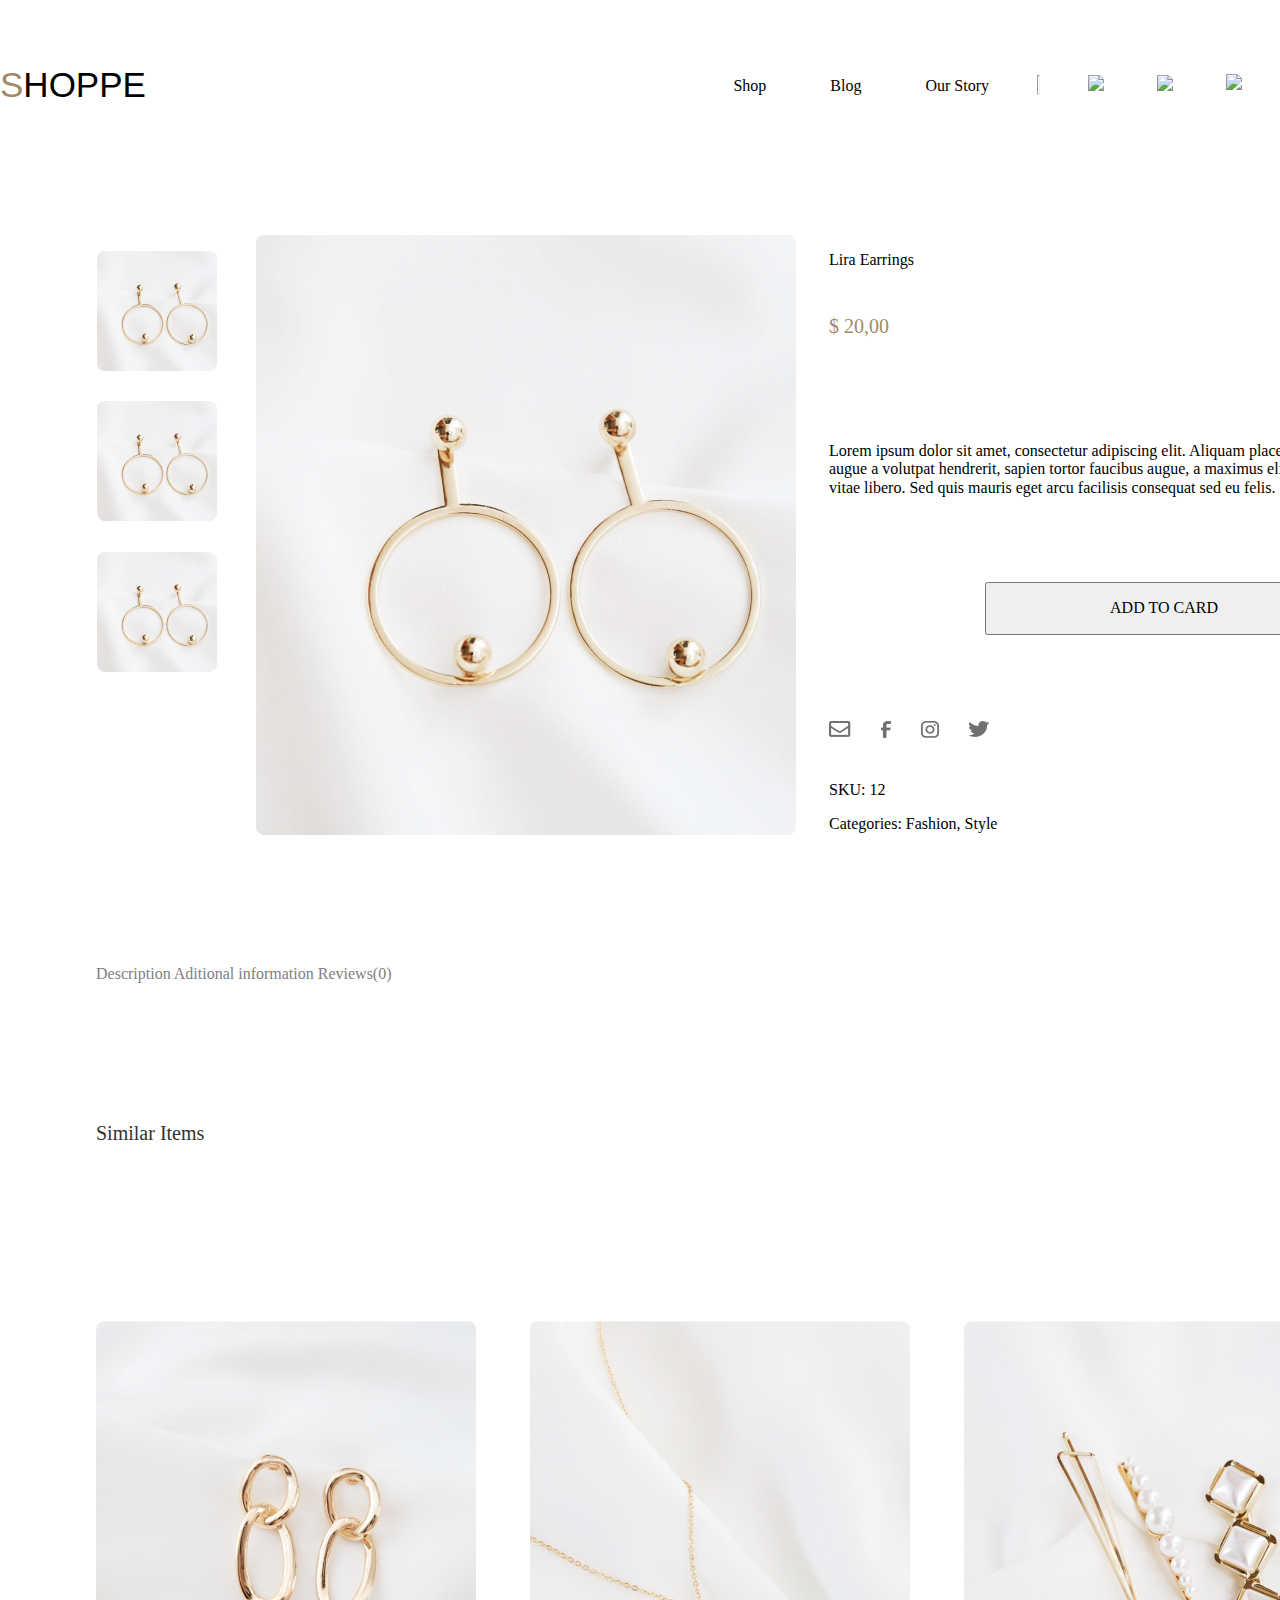
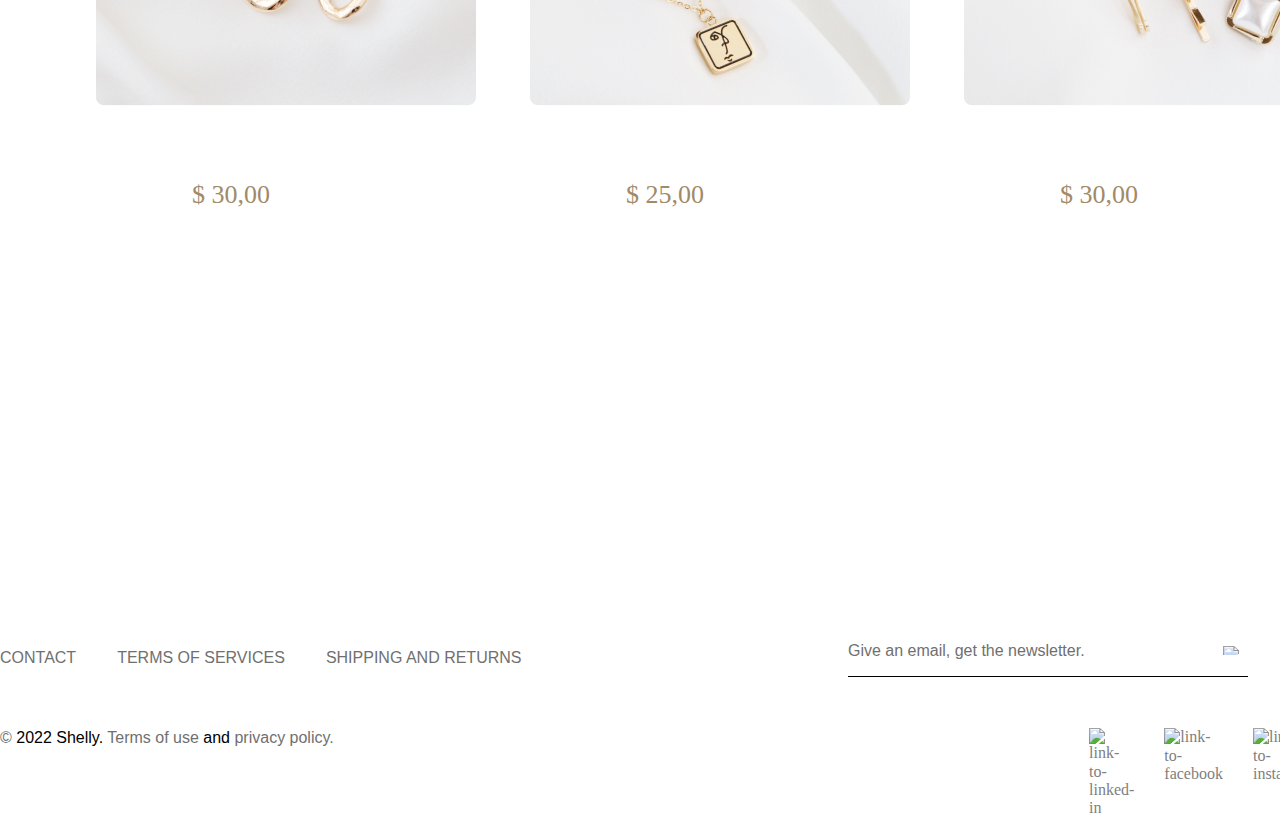
==== product/index.html @ 8791844c "Merge pull request #1 from itgirlschool/product" ====
<!DOCTYPE html>
<html lang="en">

<head>
  <meta charset="utf-8">
  <meta name="viewport" content="width=device-widht,initial-scale=1.0">
  <meta http-equiv="X-UA-Compatible" content="ie=edge">
  <link rel="stylesheet" href="generic.css">
  <link rel="stylesheet" type="text/css" href="index.css">
  <link rel="stylesheet" href="normalize.css">
  <link rel="stylesheet" href="stylesheet.css">
  <title>SHOPPE</title>

</head>

<body>
  
  <header>
    <div class="logo">
        <p>SHOPPE</p>
    </div>
    <nav class="nav">
        <div class="links">
            <h5>Shop</h5>
            <h5>Blog</h5>
            <h5>Our Story</h5>
        </div>

        <hr>

        <div class="action-buttons">
            <div>
                <img src="assets/img/loop%20icon.png" alt="search-loop" width="21" height="21">
            </div>
            <div>
                <img src="assets/img/shopping-cart%201.png" alt="cart" width="21" height="21">
            </div>
            <div>
                <img src="assets/img/account%20icon.png" alt="account" width="22" height="22">
            </div>
        </div>
    </nav>
</header>

  <main class="container">

    <div class="foto">
      <div class="smallfoto"><img src="foto/Img 2.png"> </div>
      <div class="smallfoto"><img src="foto/Img 3.png"> </div>
      <div class="smallfoto"><img src="foto/Img 4.png"> </div>
      <div class="smallfoto"><img src="foto/Img 5.png"> </div>
      <div class="bigfoto"><img src="foto/Img 01.png"> </div>
    </div>

    <div class="information">
      <p class="name">Lira Earrings</p>
      <p class="prise">$ 20,00</p>
      <p class="description">Lorem ipsum dolor sit amet, consectetur adipiscing elit. Aliquam placerat,
        augue a volutpat hendrerit, sapien tortor faucibus augue, a maximus elit ex vitae
        libero. Sed quis mauris eget arcu facilisis consequat sed eu felis. </p>

      <input class="button" type="submit" value="ADD TO CARD">
      <a class="connection" href="#"><img src="foto/email.png" alt="Email"> </a>
      <a class="connection" href="#"><img src="foto/f.png" alt="Facebook"> </a>
      <a class="connection" href="#"><img src="foto/inst.png" alt="Instagram"> </a>
      <a class="connection" href="#"><img src="foto/Social-Icon color.png" alt="Twitter"> </a>
      <div class="sku">
        <p>SKU: 12</p>
        <p>Categories: Fashion, Style</p>
      </div>

    </div>
  </main>

  <article>
    <div>
      <div class="tab">
        <nav>
          <a href="#">Description</a>
          <a href="#">Aditional information</a>
          <a href="#">Reviews(0)</a>
        </nav>
        <p>
          Lorem ipsum dolor sit amet, consectetur adipiscing elit. Aliquam placerat, augue a volutpat hendrerit, sapien
          tortor faucibus augue, a maximus elit ex vitae libero. Sed quis mauris eget arcu facilisis consequat sed eu
          felis. Nunc sed porta augue. Morbi porta tempor odio, in molestie diam bibendum sed.
        </p>
      </div>

      <h3> Similar Items</h3>


      <div class="items">
        <div class="products">
          <a href="#"> <img src="foto/P 01.png" alt="Foto"></a>
          <p class="name1">Ollie Earrings</p>
          <p class="prise1"> $ 30,00</p>
        </div>
        <div class="products">
          <a href="#"> <img src="foto/P 02.png" alt="Foto"></a>
          <p class="name1">Hal Earrings</p>
          <p class="prise1">$ 25,00</p>
        </div>
        <div class="products">
          <a href="#"> <img src="foto/P 03.png" alt="Foto"></a>
          <p class="name1">Kaede Hair Pin Set Of 3</p>
          <p class="prise1">$ 30,00</p>
        </div>
      </div>
    </div>
    </div>
  </article>

  <footer>
    <div class="footer-line">
        <div class="footer-nav">
            <h5>CONTACT</h5>
            <h5>TERMS OF SERVICES</h5>
            <h5>SHIPPING AND RETURNS</h5>
        </div>
        <div class="footer-email">
            <h5>Give an email, get the newsletter.</h5>
            <img src="assets/img/arrow%20icon.png" alt="arrow" width="25" height="9">
        </div>
    </div>
    <div class="footer-line">
        <div>
            <h5> &copy; <span>2022 Shelly.</span> Terms of use <span>and</span> privacy policy.</h5>
        </div>
        <div class="footer-social-media">
            <a href=""><img src="assets/img/in%20icon.png" alt="link-to-linked-in" width="19" height="18"></a>
            <a href=""><img src="assets/img/fb%20icon.png" alt="link-to-facebook" width="10" height="18"></a>
            <a href=""><img src="assets/img/insta.png" alt="link-to-instagram" width="18" height="18"></a>
            <a href=""><img src="assets/img/twitter.png" alt="link-to-twitter" width="20" height="17"></a>
        </div>
    </div>
</footer>

</body>

</html>
---- product/generic.css ----
@font-face {
    font-family: 'allerta_stencil_regular';
    src: url('assets/fonts/allertastencil-regular-webfont.woff2') format('woff2'),
    url('assets/fonts/allertastencil-regular-webfont.woff') format('woff');
    font-weight: normal;
    font-style: normal;
}

@font-face {
    font-family: 'dm_sans_bold';
    src: url('assets/fonts/dmsans-bold-webfont.woff2') format('woff2'),
    url('assets/fonts/dmsans-bold-webfont.woff') format('woff');
    font-weight: normal;
    font-style: normal;
}

@font-face {
    font-family: 'dm_sans_medium';
    src: url('assets/fonts/dmsans-medium-webfont.woff2') format('woff2'),
    url('assets/fonts/dmsans-medium-webfont.woff') format('woff');
    font-weight: normal;
    font-style: normal;
}

@font-face {
    font-family: 'dm_sans_regular';
    src: url('assets/fonts/dmsans-regular-webfont.woff2') format('woff2'),
    url('assets/fonts/dmsans-regular-webfont.woff') format('woff');
    font-weight: normal;
    font-style: normal;
}

/*css responsible for header view start*/
header {
    display: flex;
    justify-content: space-between;
    margin-top: 65px;
    margin-bottom: 16px;
}

.logo p::first-letter {
    color: #A18A68;
}

.logo p {
    font-family: allerta_stencil_regular, sans-serif;
    font-size: 35px;
    line-height: 40px;
    margin: 0;
}


.nav {
    display: flex;
    align-items: center;
    font-family: dm_sans_regular, sans-serif;
    font-size: 16px;
    line-height: 27px;
    color: #000000;
}

.nav hr {
    width: 1px;
    height: 18px;
    display: inline-block;
    color: #707070;
}

.nav *:not(:last-child) {
    margin-right: 48px;
}

.links {
    display: flex;
    align-items: center;
    box-sizing: border-box;
    height: 27px;
}

.links *:not(:last-child) {
    margin-right: 64px;
}

.action-buttons {
    display: flex;
    align-items: center;
}

.action-buttons > div {
    display: flex;
}

.action-buttons *:not(:last-child) {
    margin-right: 48px;
}

/*css responsible for header view end*/

footer {
    box-sizing: border-box;
    height: 159px;
    margin-top: 250px;
}

.footer-line {
    display: flex;
    justify-content: space-between;
    align-items: center;
}

.footer-nav {
    display: flex;
}

.footer-nav h5, .footer-line h5 {
    font-family: dm_sans_regular, sans-serif;
    font-size: 16px;
    line-height: 27px;
    color: #707070;
}

.footer-nav h5:not(:last-child) {
    padding-right: 41px;
}


.footer-email {
    display: flex;
    justify-content: space-between;
    align-items: center;
    width: 100%;
    max-width: 400px;
    padding-bottom: 12px;
    border-bottom: solid 1px black;
}

.footer-email h5 {
    margin: 0;
}

.footer-social-media {
    display: flex;
    box-sizing: border-box;
    width: 159px;
    height: 19px;
}

.footer-social-media a:not(:last-child) {
    margin-right: 30px;
}

/**Fonts**/
h1 {
    font-family: 'dm_sans_medium';
    font-style: normal;
    font-weight: 500;
    font-size: 33px;
    line-height: 43px;

    color: #323232;
}

h2 {
    font-family: 'dm_sans_regular';
    font-style: normal;
    font-weight: 400;
    font-size: 26px;
    line-height: 35px;

    color: #323232;

}

h3 {
    font-family: 'dm_sans_regular';
    font-style: normal;
    font-weight: 400;
    font-size: 20px;
    line-height: 26px;

    color: #323232;

}

h4 {
    font-family: 'dm_sans_medium';
    font-style: normal;
    font-weight: 500;
    font-size: 20px;
    line-height: 26px;

    text-transform: capitalize;

    color: #323232;

}

h5 {
    font-family: 'dm_sans_regular';
    font-style: normal;
    font-weight: 400;
    font-size: 16px;
    line-height: 27px;

    color: #000000;

}
p .large {
    font-family: 'dm_sans_bold';
    font-style: normal;
    font-weight: 700;
    font-size: 16px;
    line-height: 21px;

    color: #323232;

}
p .medium {
    font-family: 'dm_sans_regular';
    font-style: normal;
    font-weight: 400;
    font-size: 14px;
    line-height: 22px;

    color: #323232;

}

p .small {
    font-family: 'dm_sans_regular';
    font-style: normal;
    font-weight: 400;
    font-size: 12px;
    line-height: 20px;

    color: #323232;

}
---- product/index.css ----
body {
    width: 1248px;
}

.container {
    display: flex;
    flex-direction: column;
    flex-wrap: wrap;
    width: 1248px;
}

.information {
    display: flex;
    flex-direction: row;
    width: 486px;
    height: 600px;
}

.foto {
    display: flex;
    flex-direction: column;
    flex-wrap: wrap;
    width: 762px;
    height: 600px;
}

.smallfoto {
    position: relative;
    left: 97px;
    padding-bottom: 26px;
    top:130px;
}


.name {
    position: absolute;
    width: 486px;
    height: 597px;
    left: 829px;
    top: 235px;
}

.prise {
    position: absolute;
    height: 26px;
    left: 829px;
    top: 293px;
    color: #A18A68;
    font-size: 20px;
    line-height: 26px;
}

.description {
    position: absolute;
    width: 484px;
    height: 108px;
    left: 829px;
    top: 426px;
}

.button {
    position: absolute;
    width: 358px;
    height: 53px;
    left: 985px;
    top: 582px;
}

.sku{
position: absolute;
height: 26.77px;
left: 829px;
top: 765px;
}

.connection {
    position: relative;
    height: 19.66px;
    left: 829px;
    margin: 0;
    padding-right: 30px;
}



.bigfoto {
    position: absolute;
    width: 540px;
    height: 600px;
    left: 256px;
    top: 235px;
}

.items {
    display: flex;
    flex-direction: row;
    justify-content: space-between;
    align-items: flex-start;
    width: 1248px;
    top:1200px;
    
}
a{
    text-decoration: none;
    color: grey;
}

.tab{
position: absolute;
width: 1248px;
height: 154.5px;
left: 96px;
top: 965.11px;

}
h3{
    position: absolute;
left: 96px;
top: 1100px;
}

.products,
.prise1,
.name1 {
    position: relative;
    left: 96px;
    width: 380px;

}

.prise1 {
    color: #A18A68;
    padding-bottom: 20px;
}
---- product/stylesheet.css ----
article {
    background-image: url("assets/img/Img 01.png");
    background-repeat: no-repeat;
    width: 1248px;
    height: 646px;
}

article button{
    margin-top: 48px;
    margin-left: 39px;
    box-sizing: border-box;
    border: 2px solid white;
    border-radius: 16px;
    width: 193px;
    height: 53px;
    color: white;
    font-size: 20px;
    line-height: 26px;

}

.article-text{
    margin-left: 36px;
    padding-top: 226px;
}

article h2{
    font-size: 33px;
    line-height: 43px;
    color: white;
}

article p{
    font-size: 26px;
    line-height: 35px;
    color: white;
    margin: 16px 0 0 0;

}


.content {
    width: 1248px;
    margin: 0 auto;
}

.section-header {
    display: flex;
    justify-content: space-between;
}

.product-cards {
    display: grid;
    grid-template-rows: repeat(2, 472px);
    grid-template-columns: repeat(3, 1fr);
    column-gap: 54px;
    row-gap: 86px;
}

h5 span {
    color: #000000;
}

/*общие для всех*/
.product-cards-typography{
    font-family: dm_sans_regular, sans-serif;
}

.product-cards > *{
    font-size: 20px;
    line-height: 26px;
}

.product-cards h4{
    margin: 24px 0 16px 0;
    font-weight: normal;
}

h4 + p{
    color: #A18A68;
    margin: 0;
}


/**/

.section-header h2{
    margin-top: 64px;
    margin-bottom: 39px;
}

.section-header a:link, .section-header a:visited{
    margin-top: 73px;
    margin-bottom: 47px ;
    text-decoration: none;
    color:  #A18A68;
}

.product-card .image:first-child:hover{
    opacity: 25%;
}

.product-cards .image {
    position: relative;
}


.product-card .image .hidden {
    visibility: hidden;
    position: absolute;
    top: 0;
    right: 0;
    left: 0;
    bottom: 0;
    margin: auto;
    z-index: 1;
    display: flex;
    align-items: center;
    justify-content: center;
}

.product-card:hover .hidden {
    visibility: visible;
}
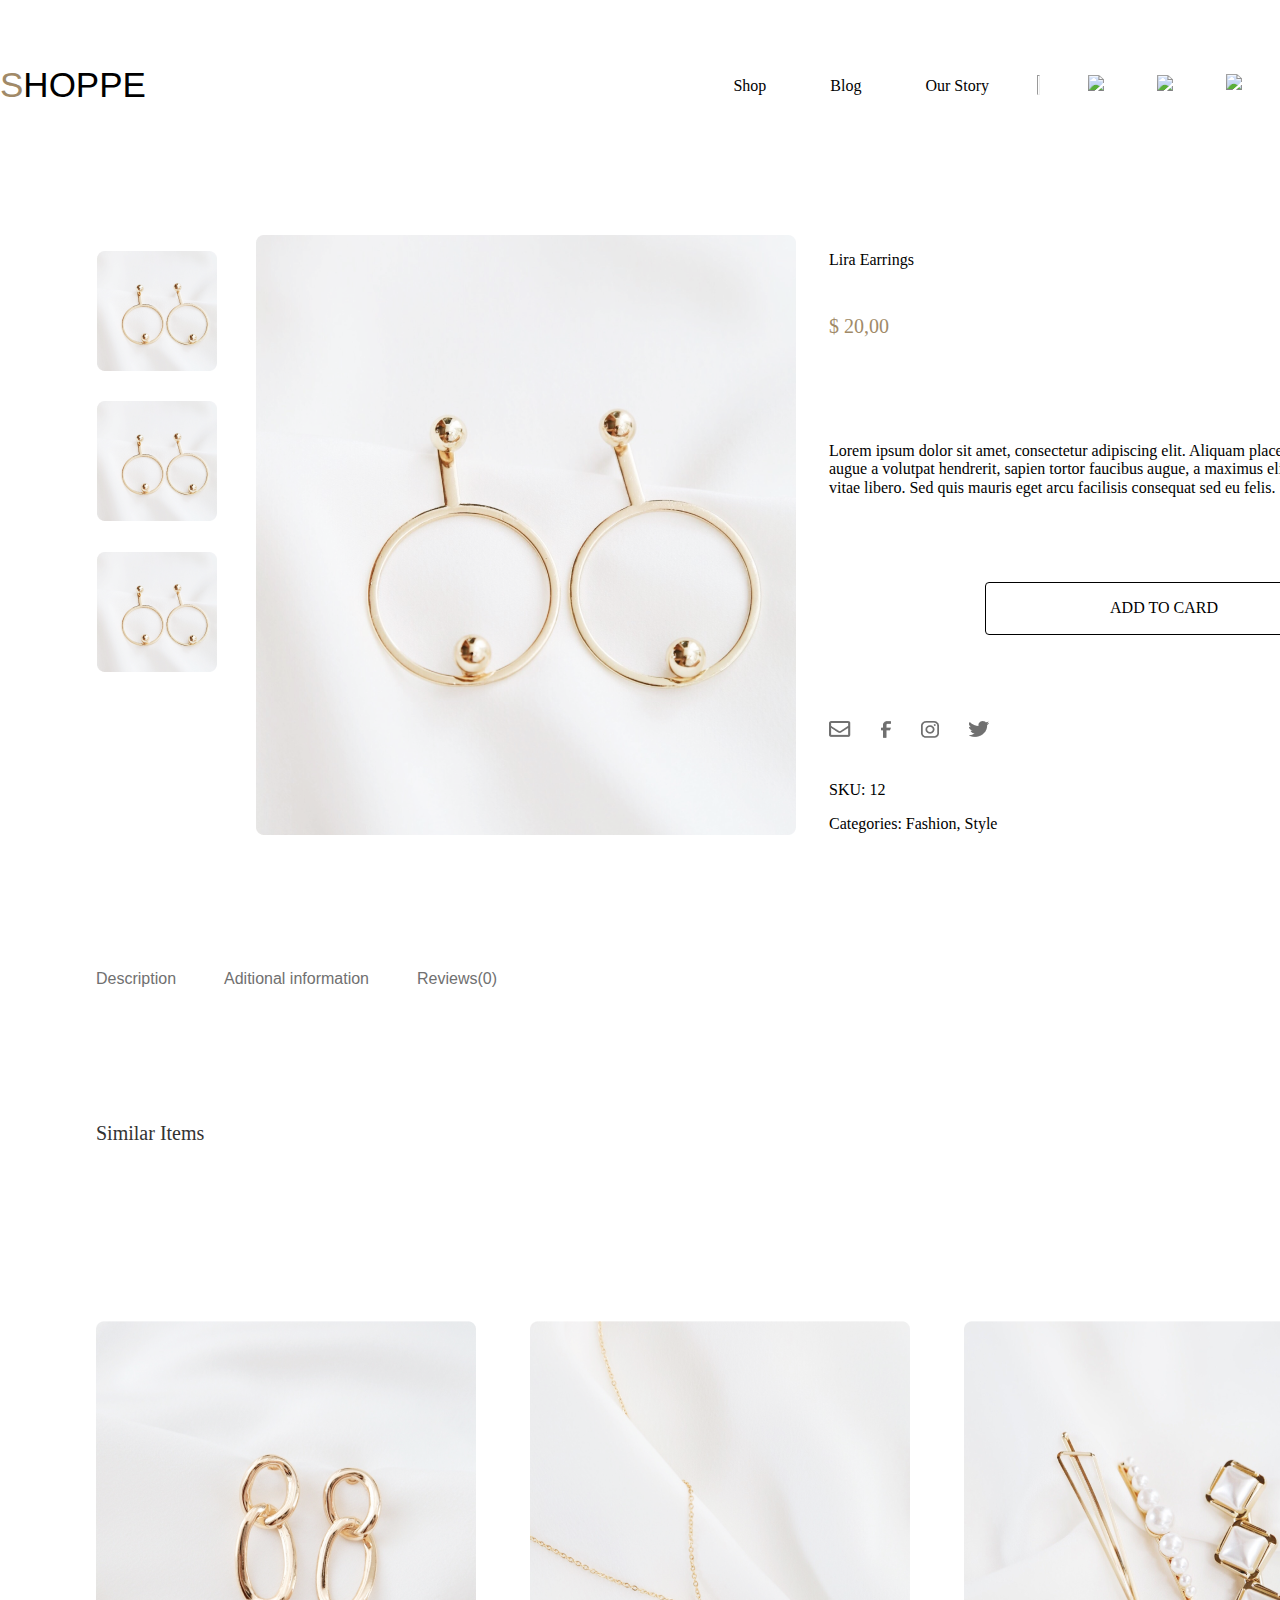
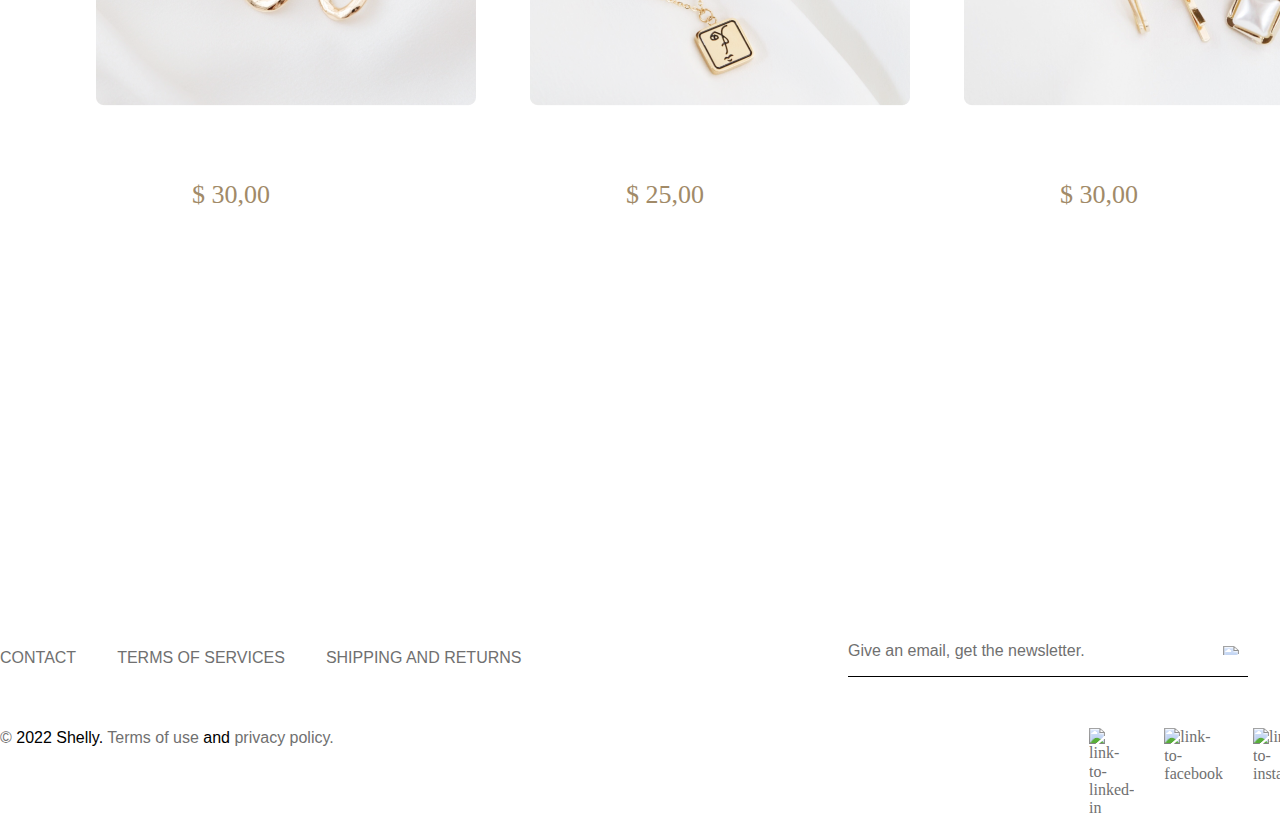
==== commit 17e6a393: "Merge pull request #2 from itgirlschool/knopka" ====
--- a/product/index.html
+++ b/product/index.html
@@ -9,6 +9,7 @@
   <link rel="stylesheet" type="text/css" href="index.css">
   <link rel="stylesheet" href="normalize.css">
   <link rel="stylesheet" href="stylesheet.css">
+  <link href="https://cdn.jsdelivr.net/npm/bootstrap@5.0.1/dist/css/bootstrap.min.css" rel="stylesheet" integrity="sha384-+0n0xVW2eSR5OomGNYDnhzAbDsOXxcvSN1TPprVMTNDbiYZCxYbOOl7+AMvyTG2x" crossorigin="anonymous">
   <title>SHOPPE</title>
 
 </head>
@@ -59,7 +60,7 @@
         augue a volutpat hendrerit, sapien tortor faucibus augue, a maximus elit ex vitae
         libero. Sed quis mauris eget arcu facilisis consequat sed eu felis. </p>
 
-      <input class="button" type="submit" value="ADD TO CARD">
+      <input class="button" type="submit" class="btn btn-outline-dark" value="ADD TO CARD">
       <a class="connection" href="#"><img src="foto/email.png" alt="Email"> </a>
       <a class="connection" href="#"><img src="foto/f.png" alt="Facebook"> </a>
       <a class="connection" href="#"><img src="foto/inst.png" alt="Instagram"> </a>
@@ -68,17 +69,15 @@
         <p>SKU: 12</p>
         <p>Categories: Fashion, Style</p>
       </div>
-
-    </div>
   </main>
 
   <article>
     <div>
       <div class="tab">
-        <nav>
-          <a href="#">Description</a>
-          <a href="#">Aditional information</a>
-          <a href="#">Reviews(0)</a>
+        <nav class="nav">
+          <a class="nav-link text-secondary" href="#">Description</a>
+          <a class="nav-link text-secondary" href="#">Aditional information</a>
+          <a class="nav-link text-secondary" href="#">Reviews(0)</a>
         </nav>
         <p>
           Lorem ipsum dolor sit amet, consectetur adipiscing elit. Aliquam placerat, augue a volutpat hendrerit, sapien
--- a/product/index.css
+++ b/product/index.css
@@ -64,6 +64,9 @@
     height: 53px;
     left: 985px;
     top: 582px;
+    background: #FFFFFF;
+    border: 1px solid #000000;
+border-radius: 4px;
 }
 
 .sku{
@@ -102,7 +105,10 @@
 }
 a{
     text-decoration: none;
-    color: grey;
+    color: #707070;
+}
+a.visited {
+    color: #000000;
 }
 
 .tab{
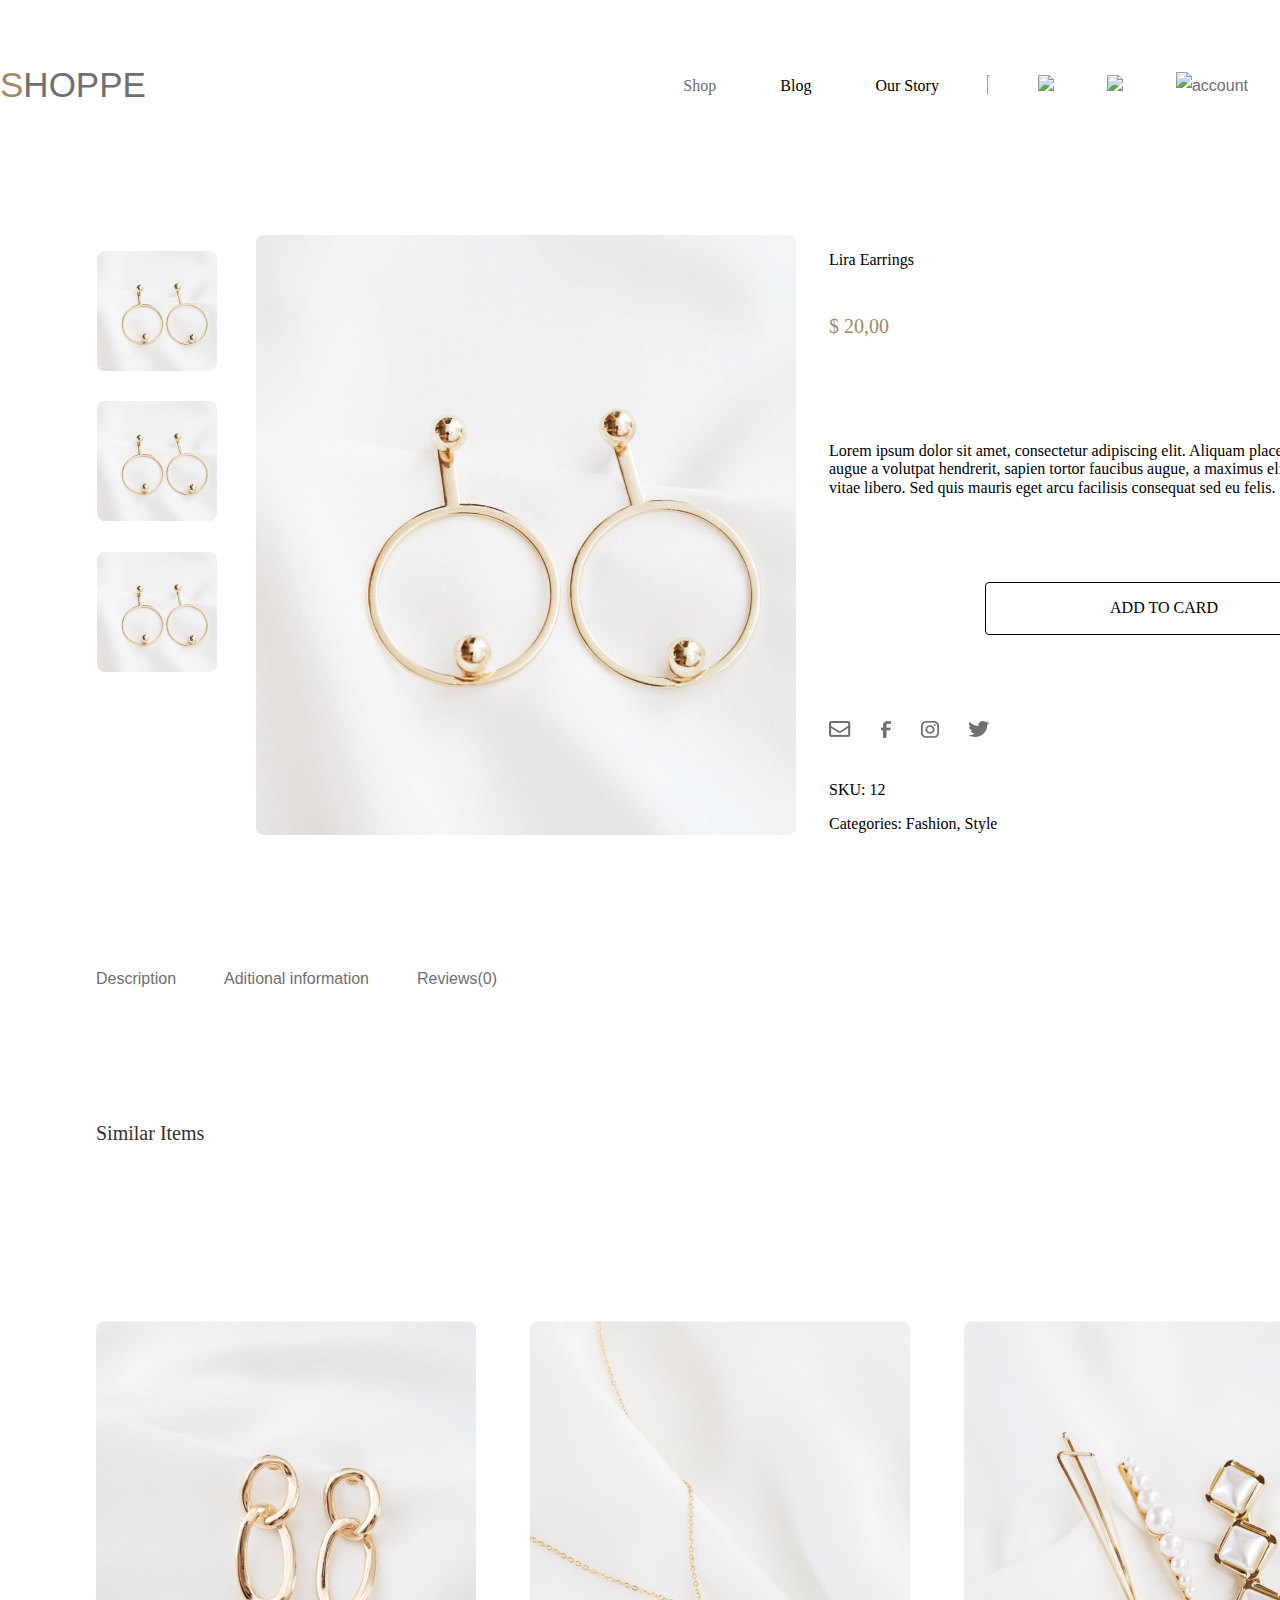
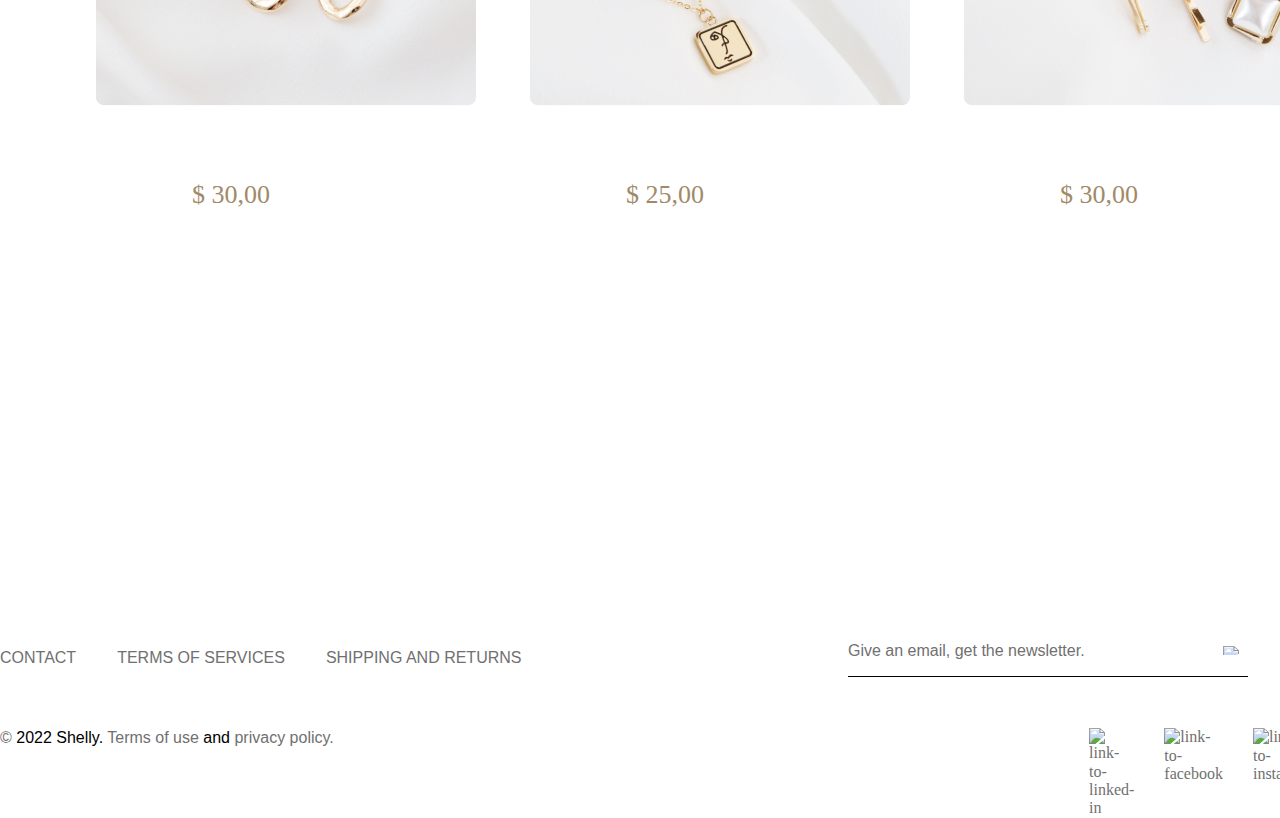
==== commit 35411b2d: "project connection" ====
--- a/product/index.html
+++ b/product/index.html
@@ -2,27 +2,33 @@
 <html lang="en">
 
 <head>
-  <meta charset="utf-8">
-  <meta name="viewport" content="width=device-widht,initial-scale=1.0">
-  <meta http-equiv="X-UA-Compatible" content="ie=edge">
-  <link rel="stylesheet" href="generic.css">
-  <link rel="stylesheet" type="text/css" href="index.css">
-  <link rel="stylesheet" href="normalize.css">
-  <link rel="stylesheet" href="stylesheet.css">
-  <link href="https://cdn.jsdelivr.net/npm/bootstrap@5.0.1/dist/css/bootstrap.min.css" rel="stylesheet" integrity="sha384-+0n0xVW2eSR5OomGNYDnhzAbDsOXxcvSN1TPprVMTNDbiYZCxYbOOl7+AMvyTG2x" crossorigin="anonymous">
-  <title>SHOPPE</title>
+    <meta charset="utf-8">
+    <meta name="viewport" content="width=device-widht,initial-scale=1.0">
+    <meta http-equiv="X-UA-Compatible" content="ie=edge">
+    <link rel="stylesheet" href="normalize.css">
+    <link rel="stylesheet" href="stylesheet.css">
+    <link rel="stylesheet" type="text/css" href="index.css">
+    <link rel="stylesheet" href="generic.css">
+    <link href="https://cdn.jsdelivr.net/npm/bootstrap@5.0.1/dist/css/bootstrap.min.css"
+          rel="stylesheet" integrity="sha384-+0n0xVW2eSR5OomGNYDnhzAbDsOXxcvSN1TPprVMTNDbiYZCxYbOOl7+AMvyTG2x"
+          crossorigin="anonymous">
+    <title>Shoppe</title>
+    <link rel="icon" type="image/x-icon" href="../assets/img/Fav%20Icon.png">
+    <link rel="stylesheet" href="normalize.css">
+    <link rel="stylesheet" href="generic.css">
+    <link rel="stylesheet" href="stylesheet.css">
 
 </head>
 
 <body>
-  
-  <header>
+
+<header>
     <div class="logo">
-        <p>SHOPPE</p>
+        <p><a href="../index.html">SHOPPE</a></p>
     </div>
     <nav class="nav">
         <div class="links">
-            <h5>Shop</h5>
+            <h5><a href="../shop/index.html">Shop</a></h5>
             <h5>Blog</h5>
             <h5>Our Story</h5>
         </div>
@@ -31,110 +37,115 @@
 
         <div class="action-buttons">
             <div>
-                <img src="assets/img/loop%20icon.png" alt="search-loop" width="21" height="21">
+                <img src="../assets/img/loop%20icon.png" alt="search-loop" width="21" height="21">
             </div>
             <div>
-                <img src="assets/img/shopping-cart%201.png" alt="cart" width="21" height="21">
+                <img src="../assets/img/shopping-cart%201.png" alt="cart" width="21" height="21">
             </div>
             <div>
-                <img src="assets/img/account%20icon.png" alt="account" width="22" height="22">
+                <a href="../my-account/sign-in/index.html">
+                    <img src="../assets/img/account%20icon.png" alt="account" width="22" height="22">
+                </a>
             </div>
         </div>
     </nav>
 </header>
 
-  <main class="container">
+<main class="container">
 
     <div class="foto">
-      <div class="smallfoto"><img src="foto/Img 2.png"> </div>
-      <div class="smallfoto"><img src="foto/Img 3.png"> </div>
-      <div class="smallfoto"><img src="foto/Img 4.png"> </div>
-      <div class="smallfoto"><img src="foto/Img 5.png"> </div>
-      <div class="bigfoto"><img src="foto/Img 01.png"> </div>
+        <div class="smallfoto"><img src="foto/Img 2.png"></div>
+        <div class="smallfoto"><img src="foto/Img 3.png"></div>
+        <div class="smallfoto"><img src="foto/Img 4.png"></div>
+        <div class="smallfoto"><img src="foto/Img 5.png"></div>
+        <div class="bigfoto"><img src="foto/Img 01.png"></div>
     </div>
 
     <div class="information">
-      <p class="name">Lira Earrings</p>
-      <p class="prise">$ 20,00</p>
-      <p class="description">Lorem ipsum dolor sit amet, consectetur adipiscing elit. Aliquam placerat,
-        augue a volutpat hendrerit, sapien tortor faucibus augue, a maximus elit ex vitae
-        libero. Sed quis mauris eget arcu facilisis consequat sed eu felis. </p>
+        <p class="name">Lira Earrings</p>
+        <p class="prise">$ 20,00</p>
+        <p class="description">Lorem ipsum dolor sit amet, consectetur adipiscing elit. Aliquam placerat,
+            augue a volutpat hendrerit, sapien tortor faucibus augue, a maximus elit ex vitae
+            libero. Sed quis mauris eget arcu facilisis consequat sed eu felis. </p>
 
-      <input class="button" type="submit" class="btn btn-outline-dark" value="ADD TO CARD">
-      <a class="connection" href="#"><img src="foto/email.png" alt="Email"> </a>
-      <a class="connection" href="#"><img src="foto/f.png" alt="Facebook"> </a>
-      <a class="connection" href="#"><img src="foto/inst.png" alt="Instagram"> </a>
-      <a class="connection" href="#"><img src="foto/Social-Icon color.png" alt="Twitter"> </a>
-      <div class="sku">
-        <p>SKU: 12</p>
-        <p>Categories: Fashion, Style</p>
-      </div>
-  </main>
+        <input class="button" type="submit" class="btn btn-outline-dark" value="ADD TO CARD">
+        <a class="connection" href="#"><img src="foto/email.png" alt="Email"> </a>
+        <a class="connection" href="#"><img src="foto/f.png" alt="Facebook"> </a>
+        <a class="connection" href="#"><img src="foto/inst.png" alt="Instagram"> </a>
+        <a class="connection" href="#"><img src="foto/Social-Icon color.png" alt="Twitter"> </a>
+        <div class="sku">
+            <p>SKU: 12</p>
+            <p>Categories: Fashion, Style</p>
+        </div>
+    </div>
+</main>
 
-  <article>
+<article>
     <div>
-      <div class="tab">
-        <nav class="nav">
-          <a class="nav-link text-secondary" href="#">Description</a>
-          <a class="nav-link text-secondary" href="#">Aditional information</a>
-          <a class="nav-link text-secondary" href="#">Reviews(0)</a>
-        </nav>
-        <p>
-          Lorem ipsum dolor sit amet, consectetur adipiscing elit. Aliquam placerat, augue a volutpat hendrerit, sapien
-          tortor faucibus augue, a maximus elit ex vitae libero. Sed quis mauris eget arcu facilisis consequat sed eu
-          felis. Nunc sed porta augue. Morbi porta tempor odio, in molestie diam bibendum sed.
-        </p>
-      </div>
+        <div class="tab">
+            <nav class="nav">
+                <a class="nav-link text-secondary" href="#">Description</a>
+                <a class="nav-link text-secondary" href="#">Aditional information</a>
+                <a class="nav-link text-secondary" href="#">Reviews(0)</a>
+            </nav>
+            <p>
+                Lorem ipsum dolor sit amet, consectetur adipiscing elit. Aliquam placerat, augue a volutpat hendrerit,
+                sapien
+                tortor faucibus augue, a maximus elit ex vitae libero. Sed quis mauris eget arcu facilisis consequat sed
+                eu
+                felis. Nunc sed porta augue. Morbi porta tempor odio, in molestie diam bibendum sed.
+            </p>
+        </div>
 
-      <h3> Similar Items</h3>
+        <h3> Similar Items</h3>
 
 
-      <div class="items">
-        <div class="products">
-          <a href="#"> <img src="foto/P 01.png" alt="Foto"></a>
-          <p class="name1">Ollie Earrings</p>
-          <p class="prise1"> $ 30,00</p>
+        <div class="items">
+            <div class="products">
+                <a href="#"> <img src="foto/P 01.png" alt="Foto"></a>
+                <p class="name1">Ollie Earrings</p>
+                <p class="prise1"> $ 30,00</p>
+            </div>
+            <div class="products">
+                <a href="#"> <img src="foto/P 02.png" alt="Foto"></a>
+                <p class="name1">Hal Earrings</p>
+                <p class="prise1">$ 25,00</p>
+            </div>
+            <div class="products">
+                <a href="#"> <img src="foto/P 03.png" alt="Foto"></a>
+                <p class="name1">Kaede Hair Pin Set Of 3</p>
+                <p class="prise1">$ 30,00</p>
+            </div>
         </div>
-        <div class="products">
-          <a href="#"> <img src="foto/P 02.png" alt="Foto"></a>
-          <p class="name1">Hal Earrings</p>
-          <p class="prise1">$ 25,00</p>
-        </div>
-        <div class="products">
-          <a href="#"> <img src="foto/P 03.png" alt="Foto"></a>
-          <p class="name1">Kaede Hair Pin Set Of 3</p>
-          <p class="prise1">$ 30,00</p>
-        </div>
-      </div>
     </div>
     </div>
-  </article>
+</article>
 
-  <footer>
+<footer>
     <div class="footer-line">
         <div class="footer-nav">
-            <h5>CONTACT</h5>
+            <h5><a href="../contact/index.html">CONTACT</a></h5>
             <h5>TERMS OF SERVICES</h5>
             <h5>SHIPPING AND RETURNS</h5>
         </div>
         <div class="footer-email">
             <h5>Give an email, get the newsletter.</h5>
-            <img src="assets/img/arrow%20icon.png" alt="arrow" width="25" height="9">
+            <img src="../assets/img/arrow%20icon.png" alt="arrow" width="25" height="9">
         </div>
     </div>
     <div class="footer-line">
         <div>
-            <h5> &copy; <span>2022 Shelly.</span> Terms of use <span>and</span> privacy policy.</h5>
+            <h5> &copy; <span>2022 Shelly.</span> Terms of use <span>and</span> <a href="../privacy/index.html">privacy
+                policy.</a></h5>
         </div>
         <div class="footer-social-media">
-            <a href=""><img src="assets/img/in%20icon.png" alt="link-to-linked-in" width="19" height="18"></a>
-            <a href=""><img src="assets/img/fb%20icon.png" alt="link-to-facebook" width="10" height="18"></a>
-            <a href=""><img src="assets/img/insta.png" alt="link-to-instagram" width="18" height="18"></a>
-            <a href=""><img src="assets/img/twitter.png" alt="link-to-twitter" width="20" height="17"></a>
+            <a href=""><img src="../assets/img/in%20icon.png" alt="link-to-linked-in" width="19" height="18"></a>
+            <a href=""><img src="../assets/img/fb%20icon.png" alt="link-to-facebook" width="10" height="18"></a>
+            <a href=""><img src="../assets/img/insta.png" alt="link-to-instagram" width="18" height="18"></a>
+            <a href=""><img src="../assets/img/twitter.png" alt="link-to-twitter" width="20" height="17"></a>
         </div>
     </div>
 </footer>
-
 </body>
 
 </html>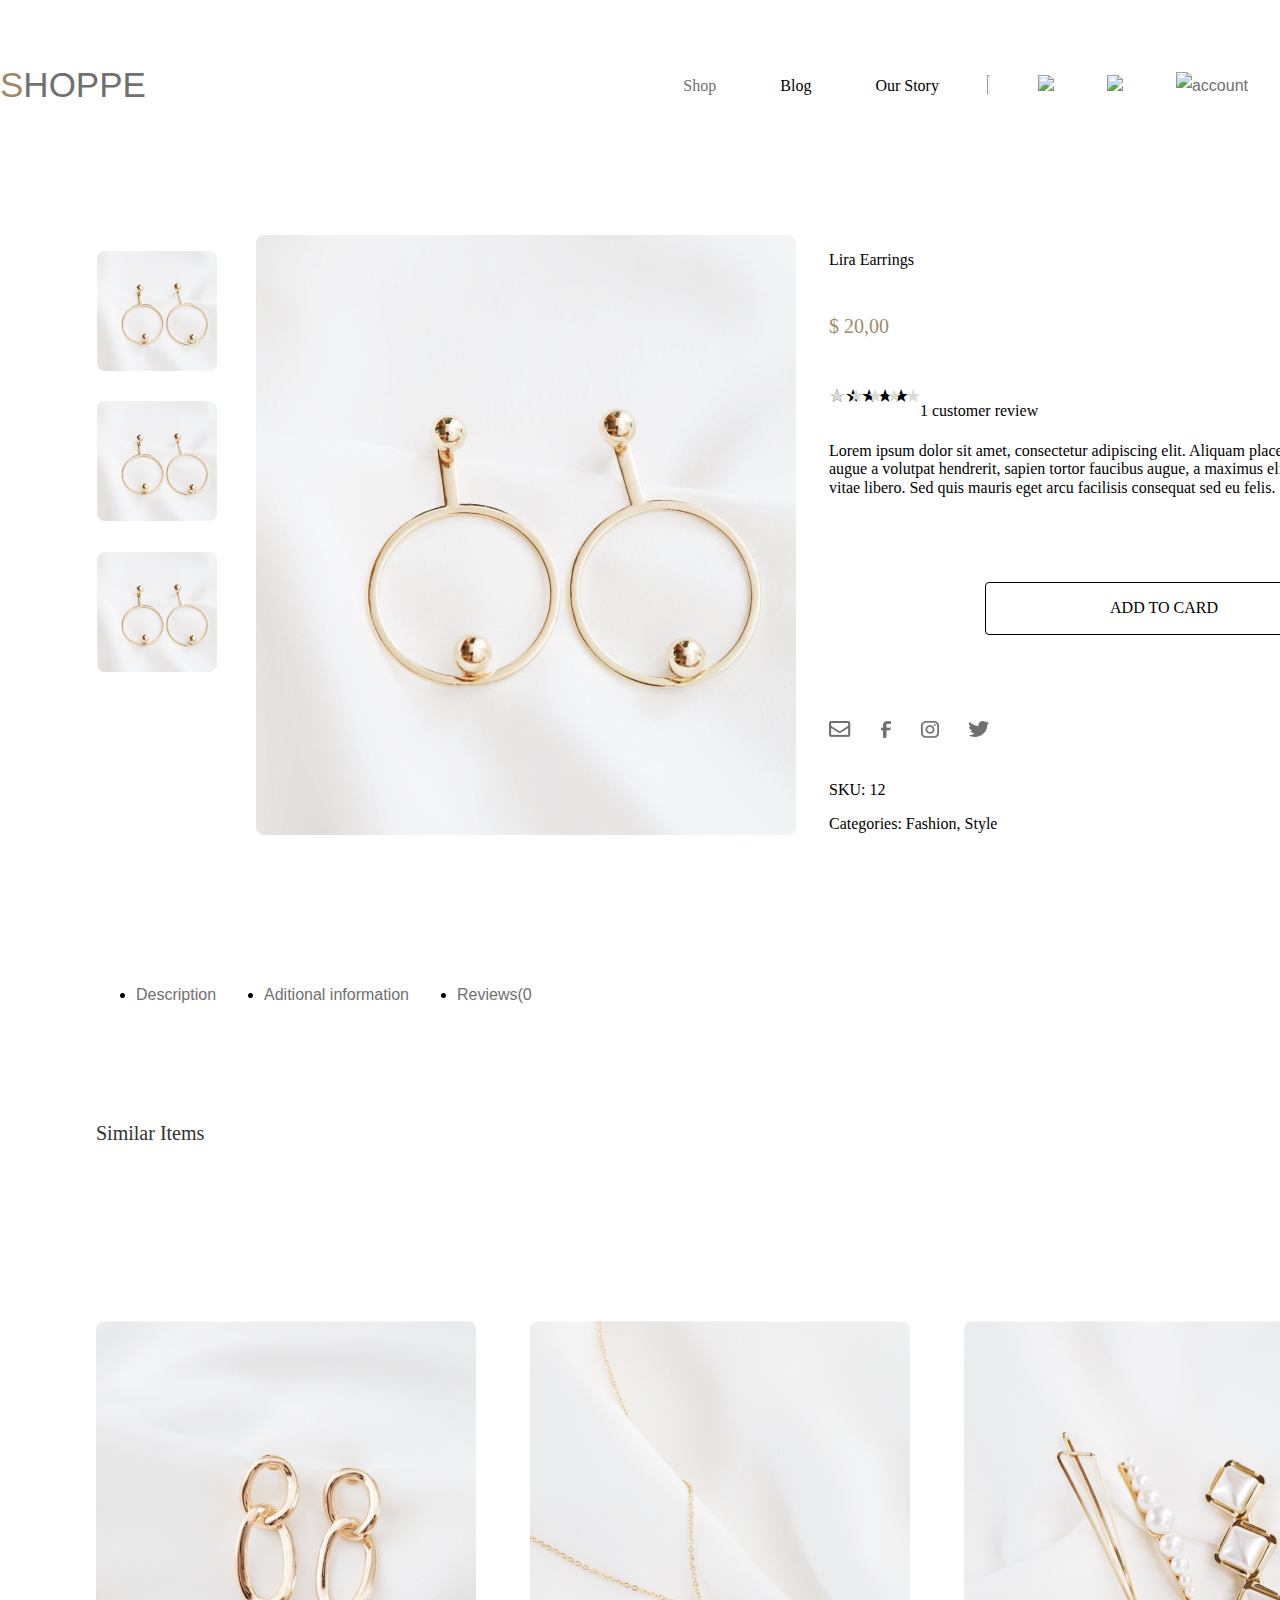
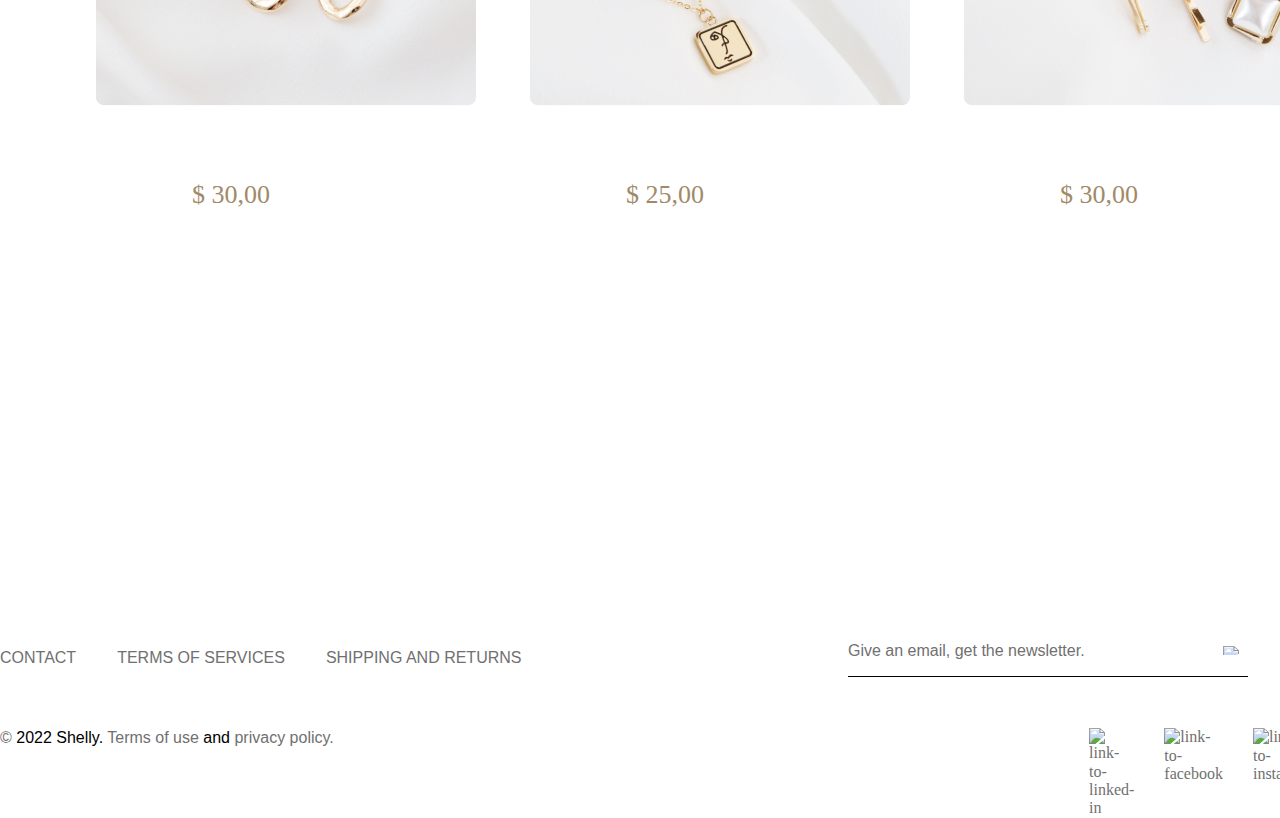
==== commit a3e2b20a: "rating" ====
--- a/product/index.html
+++ b/product/index.html
@@ -5,13 +5,12 @@
     <meta charset="utf-8">
     <meta name="viewport" content="width=device-widht,initial-scale=1.0">
     <meta http-equiv="X-UA-Compatible" content="ie=edge">
-    <link rel="stylesheet" href="normalize.css">
+    <link rel="stylesheet" href="../normalize.css">
     <link rel="stylesheet" href="stylesheet.css">
     <link rel="stylesheet" type="text/css" href="index.css">
-    <link rel="stylesheet" href="generic.css">
-    <link href="https://cdn.jsdelivr.net/npm/bootstrap@5.0.1/dist/css/bootstrap.min.css"
-          rel="stylesheet" integrity="sha384-+0n0xVW2eSR5OomGNYDnhzAbDsOXxcvSN1TPprVMTNDbiYZCxYbOOl7+AMvyTG2x"
-          crossorigin="anonymous">
+    <link rel="stylesheet" href="../generic.css">
+    <link href="https://cdn.jsdelivr.net/npm/bootstrap@5.0.1/dist/css/bootstrap.min.css" rel="stylesheet"
+        integrity="sha384-+0n0xVW2eSR5OomGNYDnhzAbDsOXxcvSN1TPprVMTNDbiYZCxYbOOl7+AMvyTG2x" crossorigin="anonymous">
     <title>Shoppe</title>
     <link rel="icon" type="image/x-icon" href="../assets/img/Fav%20Icon.png">
     <link rel="stylesheet" href="normalize.css">
@@ -22,130 +21,162 @@
 
 <body>
 
-<header>
-    <div class="logo">
-        <p><a href="../index.html">SHOPPE</a></p>
-    </div>
-    <nav class="nav">
-        <div class="links">
-            <h5><a href="../shop/index.html">Shop</a></h5>
-            <h5>Blog</h5>
-            <h5>Our Story</h5>
+    <header>
+        <div class="logo">
+            <p><a href="../index.html">SHOPPE</a></p>
+        </div>
+        <nav class="nav">
+            <div class="links">
+                <h5><a href="../shop/index.html">Shop</a></h5>
+                <h5>Blog</h5>
+                <h5>Our Story</h5>
+            </div>
+
+            <hr>
+
+            <div class="action-buttons">
+                <div>
+                    <img src="../assets/img/loop%20icon.png" alt="search-loop" width="21" height="21">
+                </div>
+                <div>
+                    <img src="../assets/img/shopping-cart%201.png" alt="cart" width="21" height="21">
+                </div>
+                <div>
+                    <a href="../my-account/sign-in/index.html">
+                        <img src="../assets/img/account%20icon.png" alt="account" width="22" height="22">
+                    </a>
+                </div>
+            </div>
+        </nav>
+    </header>
+
+    <main class="container">
+
+        <div class="foto">
+            <div class="smallfoto"><img src="foto/Img 2.png"></div>
+            <div class="smallfoto"><img src="foto/Img 3.png"></div>
+            <div class="smallfoto"><img src="foto/Img 4.png"></div>
+            <div class="smallfoto"><img src="foto/Img 5.png"></div>
+            <div class="bigfoto"><img src="foto/Img 01.png"></div>
         </div>
 
-        <hr>
+        <div class="information">
+            <p class="name">Lira Earrings</p>
+            <p class="prise">$ 20,00</p>
+          
+            <div class="simple-rating">
+                <div class="simple-rating_items">
+                    <input id="simple-rating_5" class="simple-rating_star" type="radio" name="simple-rating" value="5">
+                    <label for="simple-rating_5" class="simple-rating_label"></label>
+            
+                    <input id="simple-rating_4" class="simple-rating_star" type="radio" name="simple-rating" value="4">
+                    <label for="simple-rating_4" class="simple-rating_label"></label>
+            
+                    <input id="simple-rating_3" class="simple-rating_star" type="radio" name="simple-rating" value="3">
+                    <label for="simple-rating_3" class="simple-rating_label"></label>
+            
+                    <input id="simple-rating_2" class="simple-rating_star" type="radio" name="simple-rating" value="2">
+                    <label for="simple-rating_2" class="simple-rating_label"></label>
+            
+                    <input id="simple-rating_1" class="simple-rating_star" type="radio" name="simple-rating" value="1">
+                    <label for="simple-rating_1" class="simple-rating_label"></label>
+                </div>
+            </div>
+            <p class="review">1 customer review</p>
 
-        <div class="action-buttons">
-            <div>
-                <img src="../assets/img/loop%20icon.png" alt="search-loop" width="21" height="21">
-            </div>
-            <div>
-                <img src="../assets/img/shopping-cart%201.png" alt="cart" width="21" height="21">
-            </div>
-            <div>
-                <a href="../my-account/sign-in/index.html">
-                    <img src="../assets/img/account%20icon.png" alt="account" width="22" height="22">
-                </a>
+            <p class="description">Lorem ipsum dolor sit amet, consectetur adipiscing elit. Aliquam placerat,
+                augue a volutpat hendrerit, sapien tortor faucibus augue, a maximus elit ex vitae
+                libero. Sed quis mauris eget arcu facilisis consequat sed eu felis. </p>
+
+            <input class="button" type="submit" class="btn btn-outline-dark" value="ADD TO CARD">
+            <a class="connection" href="#"><img src="foto/email.png" alt="Email"> </a>
+            <a class="connection" href="#"><img src="foto/f.png" alt="Facebook"> </a>
+            <a class="connection" href="#"><img src="foto/inst.png" alt="Instagram"> </a>
+            <a class="connection" href="#"><img src="foto/Social-Icon color.png" alt="Twitter"> </a>
+            <div class="sku">
+                <p>SKU: 12</p>
+                <p>Categories: Fashion, Style</p>
             </div>
         </div>
-    </nav>
-</header>
+    </main>
 
-<main class="container">
+    <article>
+        <div>
+            <div class="tab">
 
-    <div class="foto">
-        <div class="smallfoto"><img src="foto/Img 2.png"></div>
-        <div class="smallfoto"><img src="foto/Img 3.png"></div>
-        <div class="smallfoto"><img src="foto/Img 4.png"></div>
-        <div class="smallfoto"><img src="foto/Img 5.png"></div>
-        <div class="bigfoto"><img src="foto/Img 01.png"></div>
-    </div>
+                <ul class="nav nav-tabs">
+                    <li class="nav-item">
+                        <a class="nav-link active" aria-current="page" href="#">Description</a>
+                    </li>
+                    <li class="nav-item">
+                        <a class="nav-link" href="#">Aditional information</a>
+                    </li>
+                    <li class="nav-item">
+                        <a class="nav-link" href="#">Reviews(0</a>
+                    </li>
+                </ul>
 
-    <div class="information">
-        <p class="name">Lira Earrings</p>
-        <p class="prise">$ 20,00</p>
-        <p class="description">Lorem ipsum dolor sit amet, consectetur adipiscing elit. Aliquam placerat,
-            augue a volutpat hendrerit, sapien tortor faucibus augue, a maximus elit ex vitae
-            libero. Sed quis mauris eget arcu facilisis consequat sed eu felis. </p>
+                <p>
+                    Lorem ipsum dolor sit amet, consectetur adipiscing elit. Aliquam placerat, augue a volutpat
+                    hendrerit,
+                    sapien
+                    tortor faucibus augue, a maximus elit ex vitae libero. Sed quis mauris eget arcu facilisis consequat
+                    sed
+                    eu
+                    felis. Nunc sed porta augue. Morbi porta tempor odio, in molestie diam bibendum sed.
+                </p>
+            </div>
 
-        <input class="button" type="submit" class="btn btn-outline-dark" value="ADD TO CARD">
-        <a class="connection" href="#"><img src="foto/email.png" alt="Email"> </a>
-        <a class="connection" href="#"><img src="foto/f.png" alt="Facebook"> </a>
-        <a class="connection" href="#"><img src="foto/inst.png" alt="Instagram"> </a>
-        <a class="connection" href="#"><img src="foto/Social-Icon color.png" alt="Twitter"> </a>
-        <div class="sku">
-            <p>SKU: 12</p>
-            <p>Categories: Fashion, Style</p>
-        </div>
-    </div>
-</main>
-
-<article>
-    <div>
-        <div class="tab">
-            <nav class="nav">
-                <a class="nav-link text-secondary" href="#">Description</a>
-                <a class="nav-link text-secondary" href="#">Aditional information</a>
-                <a class="nav-link text-secondary" href="#">Reviews(0)</a>
-            </nav>
-            <p>
-                Lorem ipsum dolor sit amet, consectetur adipiscing elit. Aliquam placerat, augue a volutpat hendrerit,
-                sapien
-                tortor faucibus augue, a maximus elit ex vitae libero. Sed quis mauris eget arcu facilisis consequat sed
-                eu
-                felis. Nunc sed porta augue. Morbi porta tempor odio, in molestie diam bibendum sed.
-            </p>
-        </div>
-
-        <h3> Similar Items</h3>
+            <h3> Similar Items</h3>
 
 
-        <div class="items">
-            <div class="products">
-                <a href="#"> <img src="foto/P 01.png" alt="Foto"></a>
-                <p class="name1">Ollie Earrings</p>
-                <p class="prise1"> $ 30,00</p>
-            </div>
-            <div class="products">
-                <a href="#"> <img src="foto/P 02.png" alt="Foto"></a>
-                <p class="name1">Hal Earrings</p>
-                <p class="prise1">$ 25,00</p>
-            </div>
-            <div class="products">
-                <a href="#"> <img src="foto/P 03.png" alt="Foto"></a>
-                <p class="name1">Kaede Hair Pin Set Of 3</p>
-                <p class="prise1">$ 30,00</p>
+            <div class="items">
+                <div class="products">
+                    <a href="#"> <img src="foto/P 01.png" alt="Foto"></a>
+                    <p class="name1">Ollie Earrings</p>
+                    <p class="prise1"> $ 30,00</p>
+                </div>
+                <div class="products">
+                    <a href="#"> <img src="foto/P 02.png" alt="Foto"></a>
+                    <p class="name1">Hal Earrings</p>
+                    <p class="prise1">$ 25,00</p>
+                </div>
+                <div class="products">
+                    <a href="#"> <img src="foto/P 03.png" alt="Foto"></a>
+                    <p class="name1">Kaede Hair Pin Set Of 3</p>
+                    <p class="prise1">$ 30,00</p>
+                </div>
             </div>
         </div>
-    </div>
-    </div>
-</article>
+        </div>
+    </article>
 
-<footer>
-    <div class="footer-line">
-        <div class="footer-nav">
-            <h5><a href="../contact/index.html">CONTACT</a></h5>
-            <h5>TERMS OF SERVICES</h5>
-            <h5>SHIPPING AND RETURNS</h5>
+    <footer>
+        <div class="footer-line">
+            <div class="footer-nav">
+                <h5><a href="../contact/index.html">CONTACT</a></h5>
+                <h5>TERMS OF SERVICES</h5>
+                <h5>SHIPPING AND RETURNS</h5>
+            </div>
+            <div class="footer-email">
+                <h5>Give an email, get the newsletter.</h5>
+                <img src="../assets/img/arrow%20icon.png" alt="arrow" width="25" height="9">
+            </div>
         </div>
-        <div class="footer-email">
-            <h5>Give an email, get the newsletter.</h5>
-            <img src="../assets/img/arrow%20icon.png" alt="arrow" width="25" height="9">
+        <div class="footer-line">
+            <div>
+                <h5> &copy; <span>2022 Shelly.</span> Terms of use <span>and</span> <a
+                        href="../privacy/index.html">privacy
+                        policy.</a></h5>
+            </div>
+            <div class="footer-social-media">
+                <a href=""><img src="../assets/img/in%20icon.png" alt="link-to-linked-in" width="19" height="18"></a>
+                <a href=""><img src="../assets/img/fb%20icon.png" alt="link-to-facebook" width="10" height="18"></a>
+                <a href=""><img src="../assets/img/insta.png" alt="link-to-instagram" width="18" height="18"></a>
+                <a href=""><img src="../assets/img/twitter.png" alt="link-to-twitter" width="20" height="17"></a>
+            </div>
         </div>
-    </div>
-    <div class="footer-line">
-        <div>
-            <h5> &copy; <span>2022 Shelly.</span> Terms of use <span>and</span> <a href="../privacy/index.html">privacy
-                policy.</a></h5>
-        </div>
-        <div class="footer-social-media">
-            <a href=""><img src="../assets/img/in%20icon.png" alt="link-to-linked-in" width="19" height="18"></a>
-            <a href=""><img src="../assets/img/fb%20icon.png" alt="link-to-facebook" width="10" height="18"></a>
-            <a href=""><img src="../assets/img/insta.png" alt="link-to-instagram" width="18" height="18"></a>
-            <a href=""><img src="../assets/img/twitter.png" alt="link-to-twitter" width="20" height="17"></a>
-        </div>
-    </div>
-</footer>
+    </footer>
 </body>
 
 </html>--- a/product/index.css
+++ b/product/index.css
@@ -50,6 +50,73 @@
     line-height: 26px;
 }
 
+.simple-rating {
+    position:  absolute;
+    font-size: 18px;
+    display: inline-block;
+    left: 829px;
+    top:386px;
+    padding-right: 15px;
+}
+
+.simple-rating::before {
+    content: "★★★★★";
+    display: block;
+}
+
+.simple-rating_items {
+    position: absolute;
+    width: 100%;
+    height: 100%;
+    top: 0;
+    left: 0;
+    display: flex;
+    flex-direction: row-reverse;
+    overflow: hidden;
+    padding-right: 15px;
+
+}
+
+.simple-rating_star {
+    position: absolute;
+    width: 0%;
+    height: 0%;
+    opacity: 0;
+    visibility: hidden;
+    top: 0;
+    left: 0;
+}
+
+.simple-rating_label {
+    flex: 0 0 20%;
+    height: 100%;
+    cursor: pointer;
+    color: rgb(219, 218, 212);
+}
+
+.simple-rating_label::before {
+    content: "★";
+    display: block;
+    transition: color 0,3s ease 0s;
+}
+
+.simple-rating_star:checked,
+.simple-rating_star:checked ~.simple-rating_label {
+    color: black;
+}
+
+.simple-rating_label:hover,
+.simple-rating_label:hover ~ .simple-rating_label,
+.simple-rating_label:checked ~ .simple-rating_label:hover {
+    color: rgb(90, 87, 87);
+
+}
+
+.review{
+    position: absolute;
+    top: 386px;
+    left: 920px;
+}
 .description {
     position: absolute;
     width: 484px;
--- a/generic.css
+++ b/generic.css
@@ -0,0 +1,260 @@
+@font-face {
+    font-family: 'allerta_stencil_regular';
+    src: url('assets/fonts/allertastencil-regular-webfont.woff2') format('woff2'),
+    url('assets/fonts/allertastencil-regular-webfont.woff') format('woff');
+    font-weight: normal;
+    font-style: normal;
+}
+
+@font-face {
+    font-family: 'dm_sans_bold';
+    src: url('assets/fonts/dmsans-bold-webfont.woff2') format('woff2'),
+    url('assets/fonts/dmsans-bold-webfont.woff') format('woff');
+    font-weight: normal;
+    font-style: normal;
+}
+
+@font-face {
+    font-family: 'dm_sans_medium';
+    src: url('assets/fonts/dmsans-medium-webfont.woff2') format('woff2'),
+    url('assets/fonts/dmsans-medium-webfont.woff') format('woff');
+    font-weight: normal;
+    font-style: normal;
+}
+
+@font-face {
+    font-family: 'dm_sans_regular';
+    src: url('assets/fonts/dmsans-regular-webfont.woff2') format('woff2'),
+    url('assets/fonts/dmsans-regular-webfont.woff') format('woff');
+    font-weight: normal;
+    font-style: normal;
+}
+
+/*css responsible for header view start*/
+header {
+    display: flex;
+    justify-content: space-between;
+    margin-top: 65px;
+    margin-bottom: 16px;
+}
+
+.logo p::first-letter {
+    color: #A18A68;
+}
+
+.logo p {
+    font-family: allerta_stencil_regular, sans-serif;
+    font-size: 35px;
+    line-height: 40px;
+    margin: 0;
+}
+
+.logo p a:visited{
+    text-decoration: none;
+    color: #000000;
+}
+
+logo p::first-letter a:visited{
+    color: #A18A68;
+}
+
+
+.nav {
+    display: flex;
+    align-items: center;
+    font-family: dm_sans_regular, sans-serif;
+    font-size: 16px;
+    line-height: 27px;
+    color: #000000;
+}
+
+.nav a:visited{
+    color: #000000;
+}
+
+.nav hr {
+    width: 1px;
+    height: 18px;
+    display: inline-block;
+    color: #707070;
+}
+
+.nav *:not(:last-child) {
+    margin-right: 48px;
+}
+
+.links {
+    display: flex;
+    align-items: center;
+    box-sizing: border-box;
+    height: 27px;
+}
+
+.links *:not(:last-child) {
+    margin-right: 64px;
+}
+
+.action-buttons {
+    display: flex;
+    align-items: center;
+}
+
+.action-buttons > div {
+    display: flex;
+}
+
+.action-buttons *:not(:last-child) {
+    margin-right: 48px;
+}
+
+/*css responsible for header view end*/
+
+footer {
+    box-sizing: border-box;
+    height: 159px;
+    margin-top: 250px;
+}
+
+.footer-line {
+    display: flex;
+    justify-content: space-between;
+    align-items: center;
+}
+
+.footer-line a:visited{
+    color: #707070;
+}
+
+.footer-nav {
+    display: flex;
+}
+
+.footer-nav h5, .footer-line h5 {
+    font-family: dm_sans_regular, sans-serif;
+    font-size: 16px;
+    line-height: 27px;
+    color: #707070;
+}
+
+.footer-nav h5:not(:last-child) {
+    padding-right: 41px;
+}
+
+
+.footer-email {
+    display: flex;
+    justify-content: space-between;
+    align-items: center;
+    width: 100%;
+    max-width: 400px;
+    padding-bottom: 12px;
+    border-bottom: solid 1px black;
+}
+
+.footer-email h5 {
+    margin: 0;
+}
+
+.footer-social-media {
+    display: flex;
+    box-sizing: border-box;
+    width: 159px;
+    height: 19px;
+}
+
+.footer-social-media a:not(:last-child) {
+    margin-right: 30px;
+}
+
+/**Fonts**/
+h1 {
+    font-family: 'dm_sans_medium';
+    font-style: normal;
+    font-weight: 500;
+    font-size: 33px;
+    line-height: 43px;
+
+    color: #323232;
+}
+
+h2 {
+    font-family: 'dm_sans_regular';
+    font-style: normal;
+    font-weight: 400;
+    font-size: 26px;
+    line-height: 35px;
+
+    color: #323232;
+
+}
+
+h3 {
+    font-family: 'dm_sans_regular';
+    font-style: normal;
+    font-weight: 400;
+    font-size: 20px;
+    line-height: 26px;
+
+    color: #323232;
+
+}
+
+h4 {
+    font-family: 'dm_sans_medium';
+    font-style: normal;
+    font-weight: 500;
+    font-size: 20px;
+    line-height: 26px;
+
+    text-transform: capitalize;
+
+    color: #323232;
+
+}
+
+h5 {
+    font-family: 'dm_sans_regular';
+    font-style: normal;
+    font-weight: 400;
+    font-size: 16px;
+    line-height: 27px;
+    color: #000000;
+}
+
+a:link, a:visited{
+    text-decoration: none;
+}
+
+
+
+p .large {
+    font-family: 'dm_sans_bold';
+    font-style: normal;
+    font-weight: 700;
+    font-size: 16px;
+    line-height: 21px;
+
+    color: #323232;
+
+}
+p .medium {
+    font-family: 'dm_sans_regular';
+    font-style: normal;
+    font-weight: 400;
+    font-size: 14px;
+    line-height: 22px;
+
+    color: #323232;
+
+}
+
+p .small {
+    font-family: 'dm_sans_regular';
+    font-style: normal;
+    font-weight: 400;
+    font-size: 12px;
+    line-height: 20px;
+
+    color: #323232;
+
+}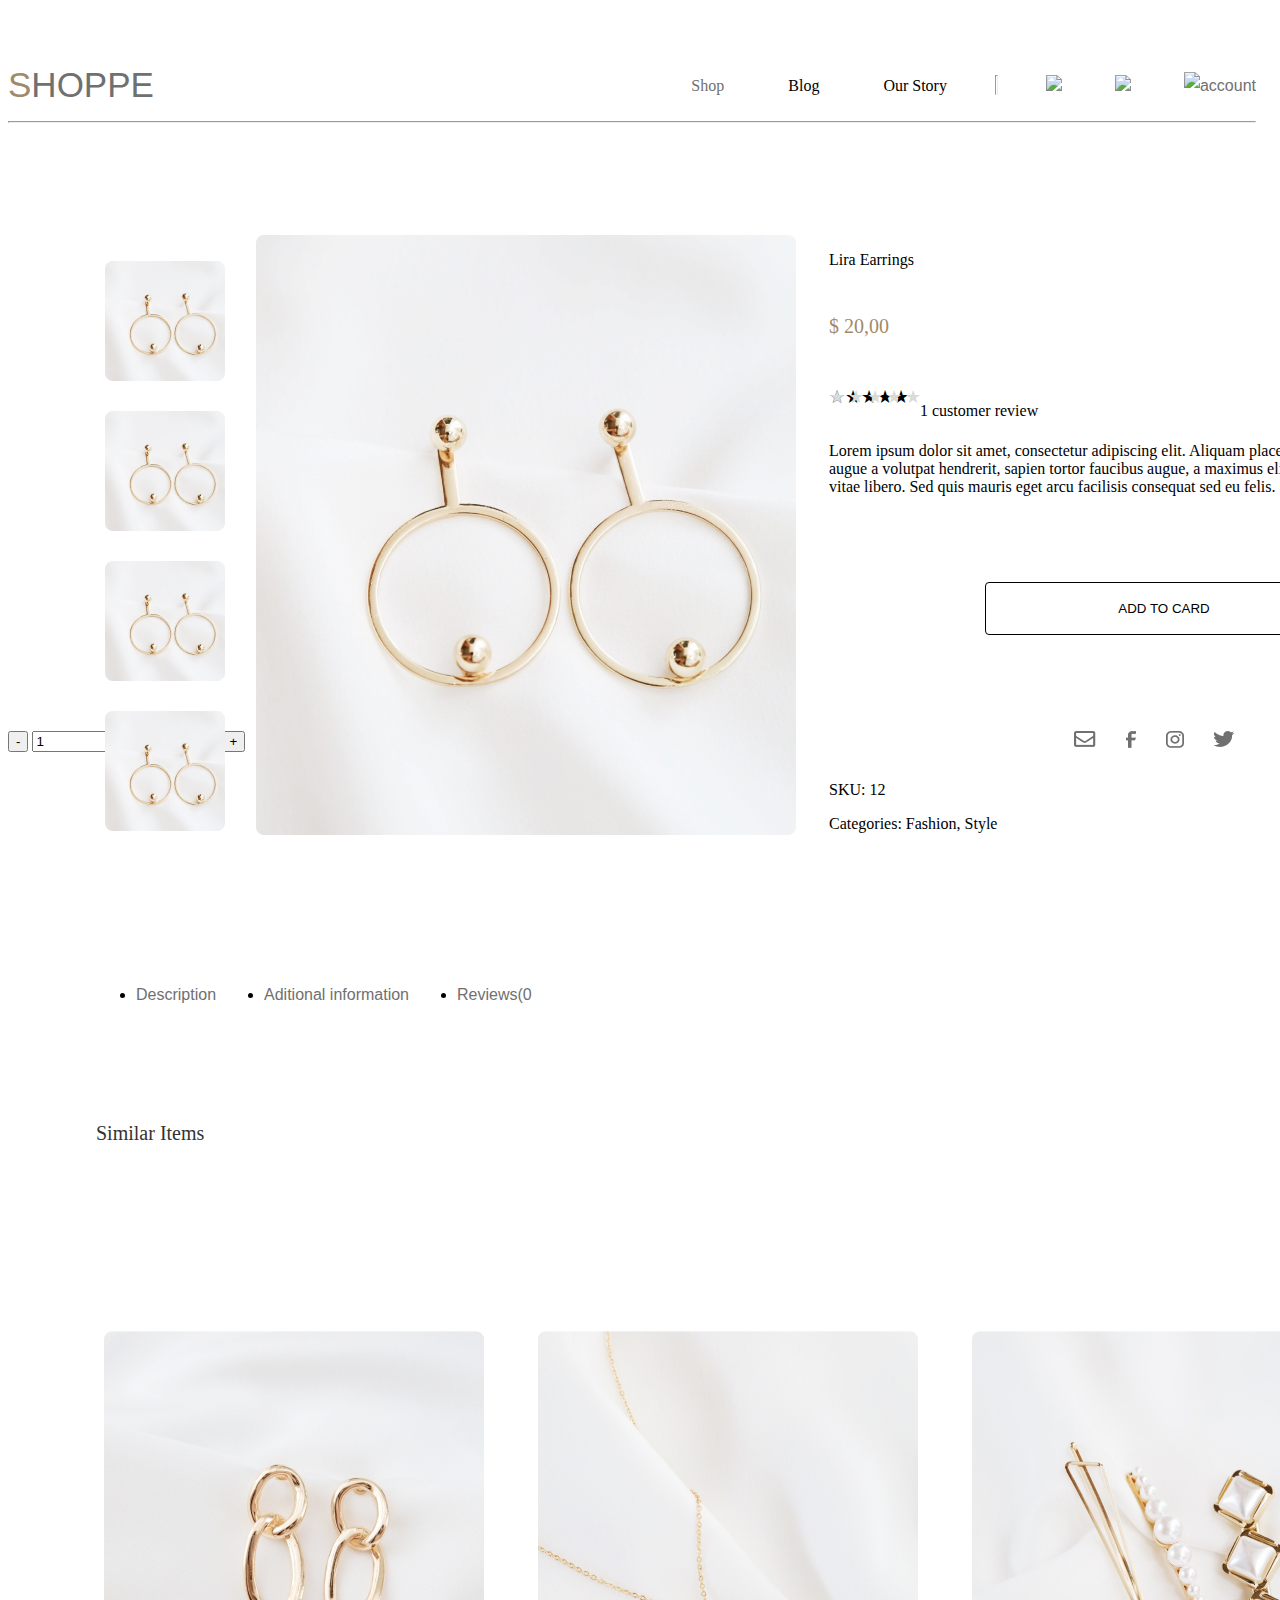
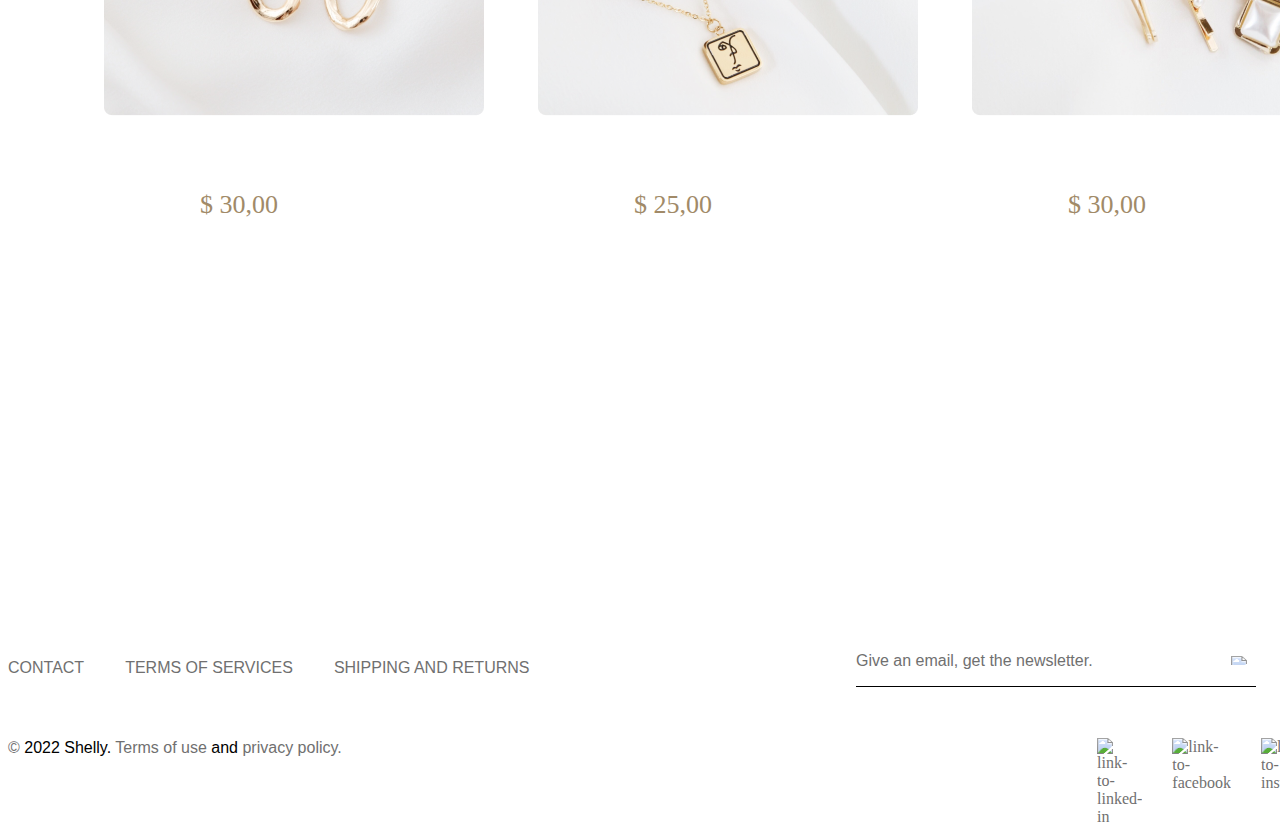
==== commit e7d44311: "span in colums in reviews" ====
--- a/product/index.html
+++ b/product/index.html
@@ -13,8 +13,6 @@
         integrity="sha384-+0n0xVW2eSR5OomGNYDnhzAbDsOXxcvSN1TPprVMTNDbiYZCxYbOOl7+AMvyTG2x" crossorigin="anonymous">
     <title>Shoppe</title>
     <link rel="icon" type="image/x-icon" href="../assets/img/Fav%20Icon.png">
-    <link rel="stylesheet" href="normalize.css">
-    <link rel="stylesheet" href="generic.css">
     <link rel="stylesheet" href="stylesheet.css">
 
 </head>
@@ -49,6 +47,7 @@
             </div>
         </nav>
     </header>
+    <hr class="underline">
 
     <main class="container">
 
@@ -63,21 +62,21 @@
         <div class="information">
             <p class="name">Lira Earrings</p>
             <p class="prise">$ 20,00</p>
-          
+
             <div class="simple-rating">
                 <div class="simple-rating_items">
                     <input id="simple-rating_5" class="simple-rating_star" type="radio" name="simple-rating" value="5">
                     <label for="simple-rating_5" class="simple-rating_label"></label>
-            
+
                     <input id="simple-rating_4" class="simple-rating_star" type="radio" name="simple-rating" value="4">
                     <label for="simple-rating_4" class="simple-rating_label"></label>
-            
+
                     <input id="simple-rating_3" class="simple-rating_star" type="radio" name="simple-rating" value="3">
                     <label for="simple-rating_3" class="simple-rating_label"></label>
-            
+
                     <input id="simple-rating_2" class="simple-rating_star" type="radio" name="simple-rating" value="2">
                     <label for="simple-rating_2" class="simple-rating_label"></label>
-            
+
                     <input id="simple-rating_1" class="simple-rating_star" type="radio" name="simple-rating" value="1">
                     <label for="simple-rating_1" class="simple-rating_label"></label>
                 </div>
@@ -87,6 +86,14 @@
             <p class="description">Lorem ipsum dolor sit amet, consectetur adipiscing elit. Aliquam placerat,
                 augue a volutpat hendrerit, sapien tortor faucibus augue, a maximus elit ex vitae
                 libero. Sed quis mauris eget arcu facilisis consequat sed eu felis. </p>
+
+            <div class="number">
+                <button class="number-minus" type="button"
+                    onclick="this.nextElementSibling.stepDown(); this.nextElementSibling.onchange();">-</button>
+                <input type="number" min="0" value="1" readonly>
+                <button class="number-plus" type="button"
+                    onclick="this.previousElementSibling.stepUp(); this.previousElementSibling.onchange();">+</button>
+            </div>
 
             <input class="button" type="submit" class="btn btn-outline-dark" value="ADD TO CARD">
             <a class="connection" href="#"><img src="foto/email.png" alt="Email"> </a>
@@ -109,10 +116,10 @@
                         <a class="nav-link active" aria-current="page" href="#">Description</a>
                     </li>
                     <li class="nav-item">
-                        <a class="nav-link" href="#">Aditional information</a>
+                        <a class="nav-link" href="aditional-info/">Aditional information</a>
                     </li>
                     <li class="nav-item">
-                        <a class="nav-link" href="#">Reviews(0</a>
+                        <a class="nav-link" href="reviews/index.html">Reviews(0</a>
                     </li>
                 </ul>
 
